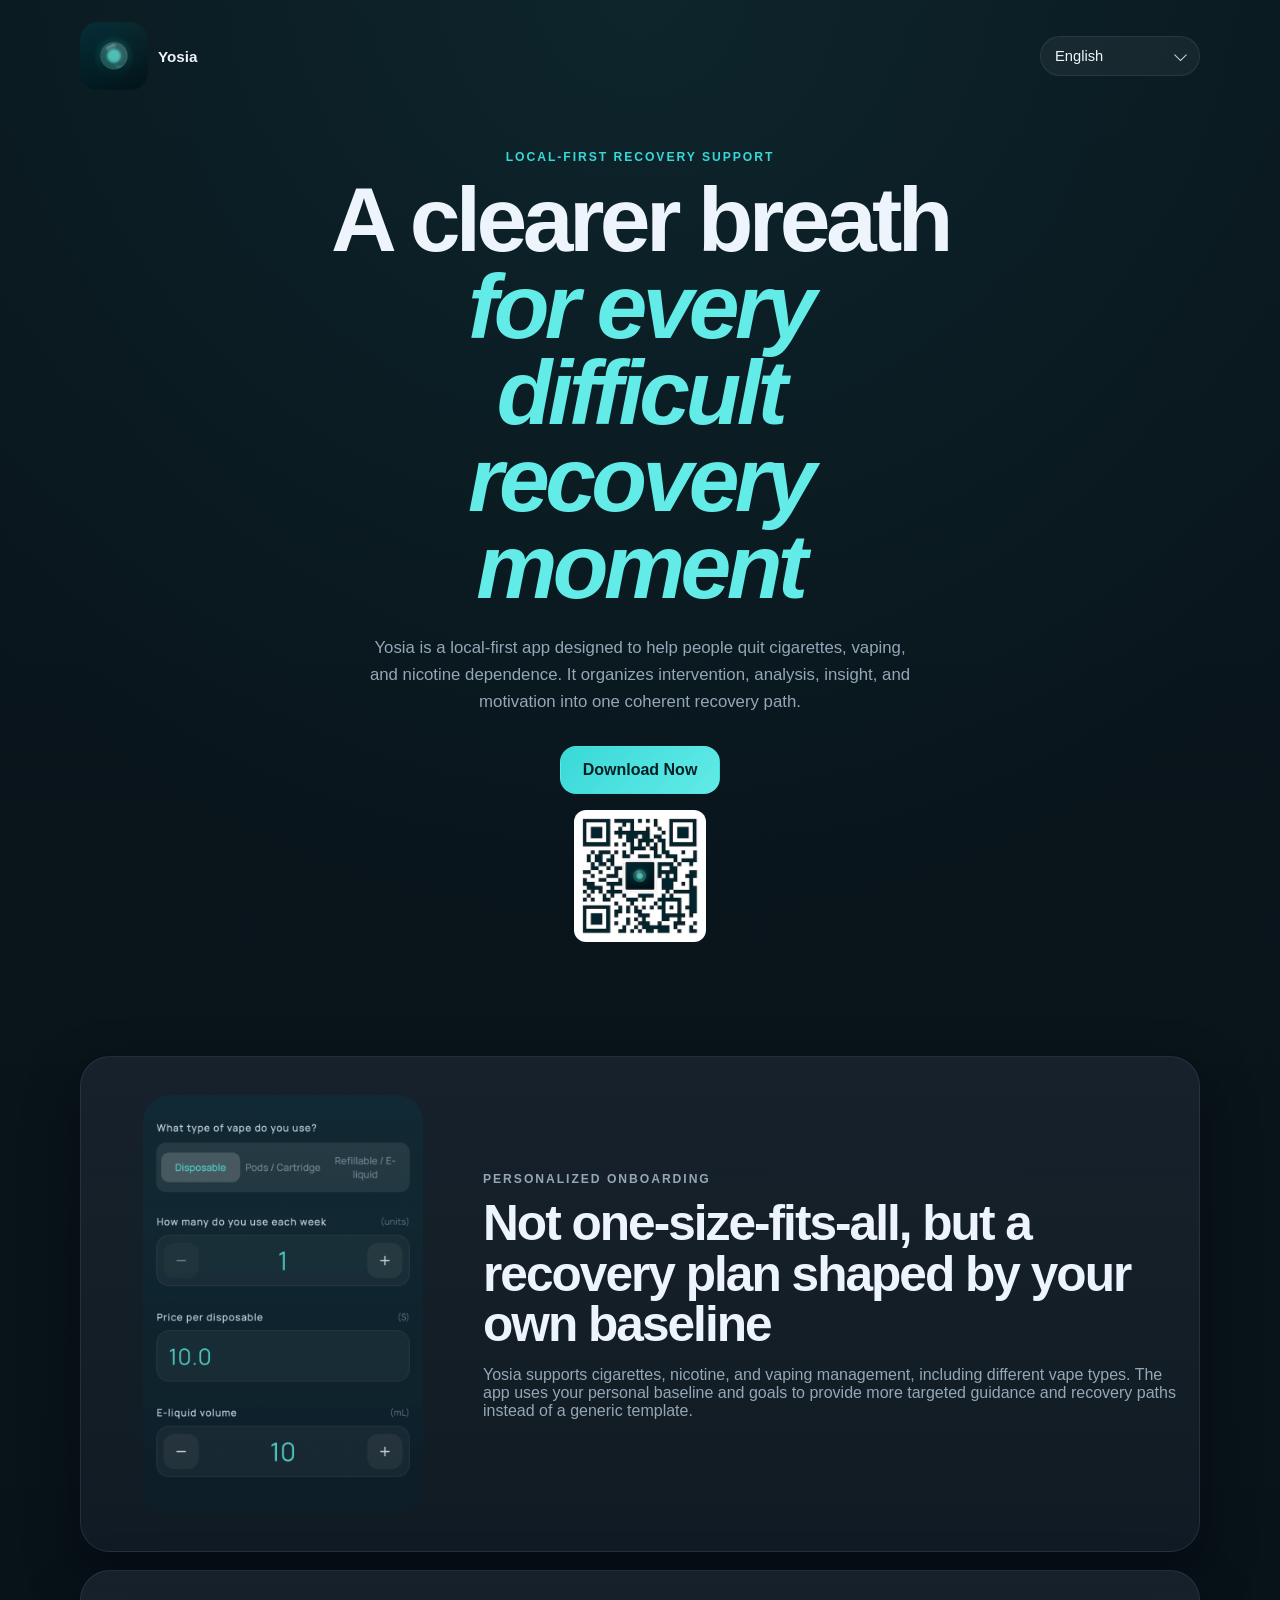
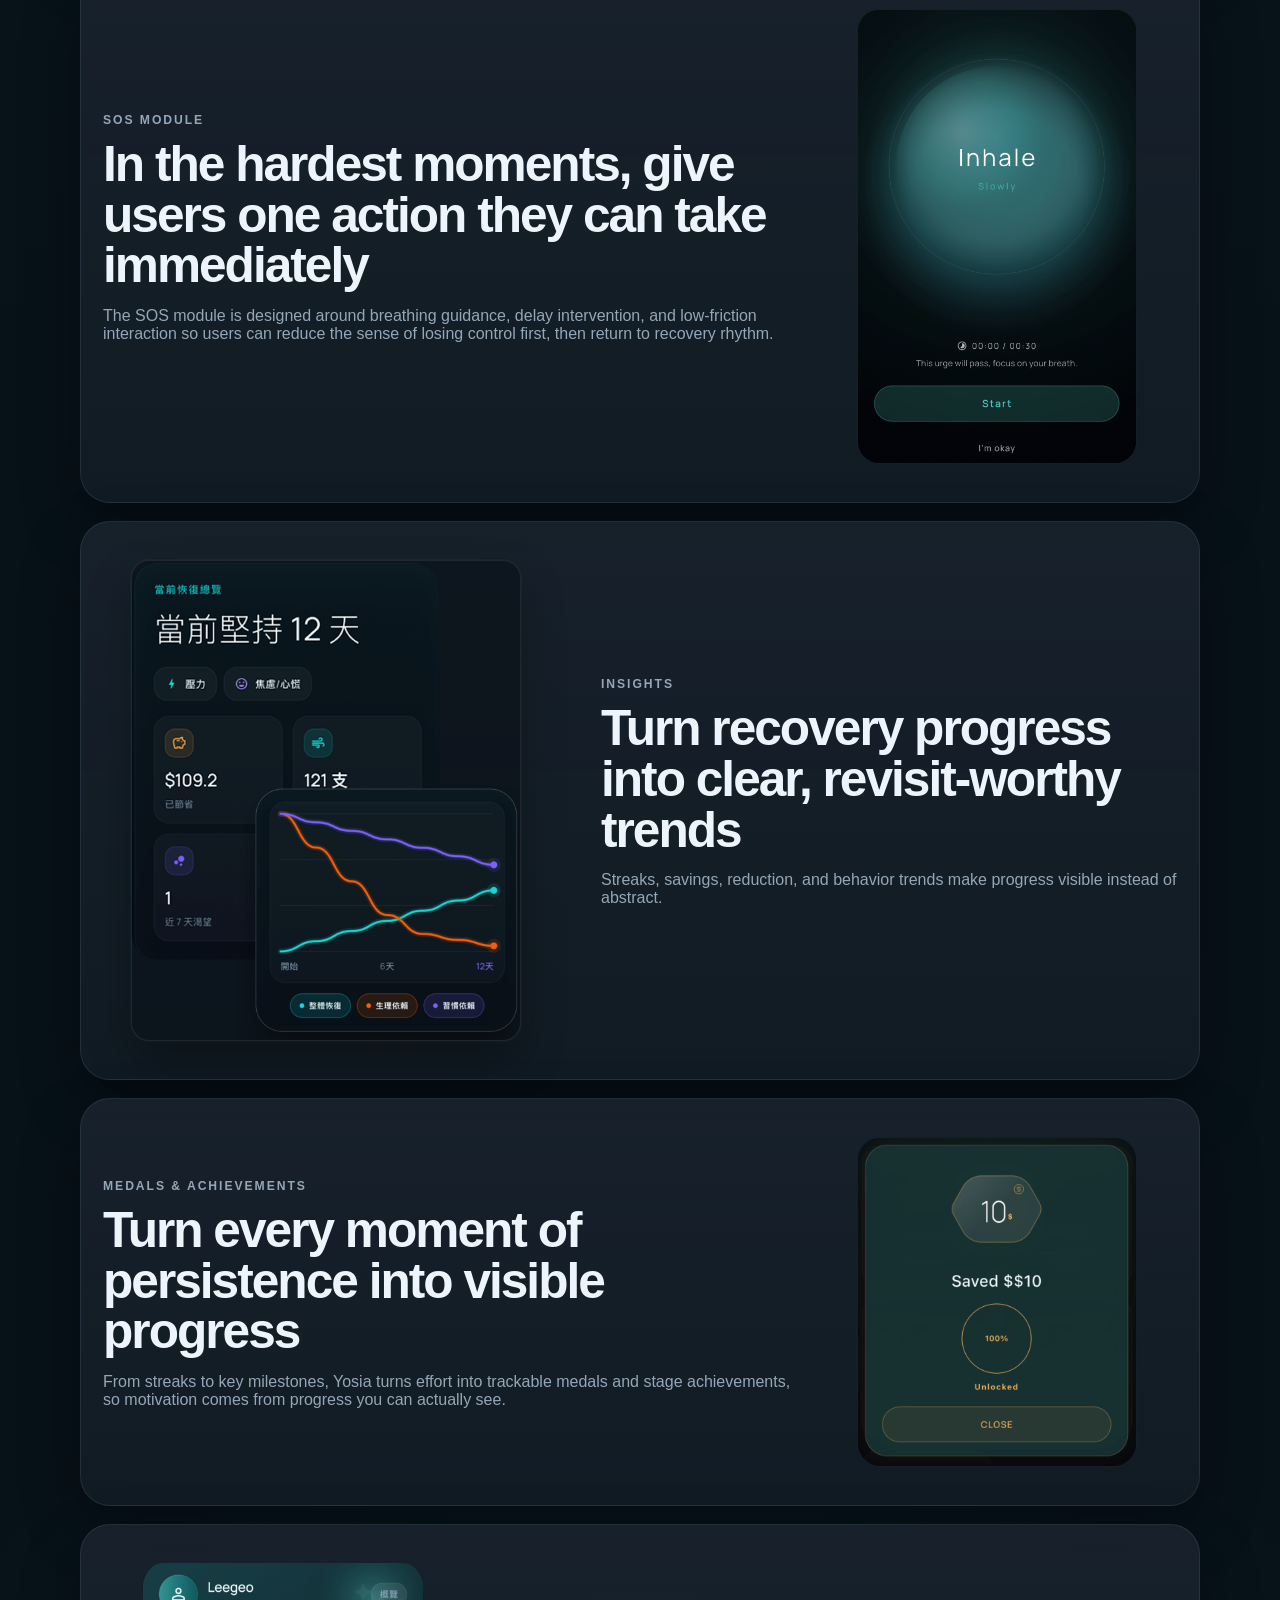
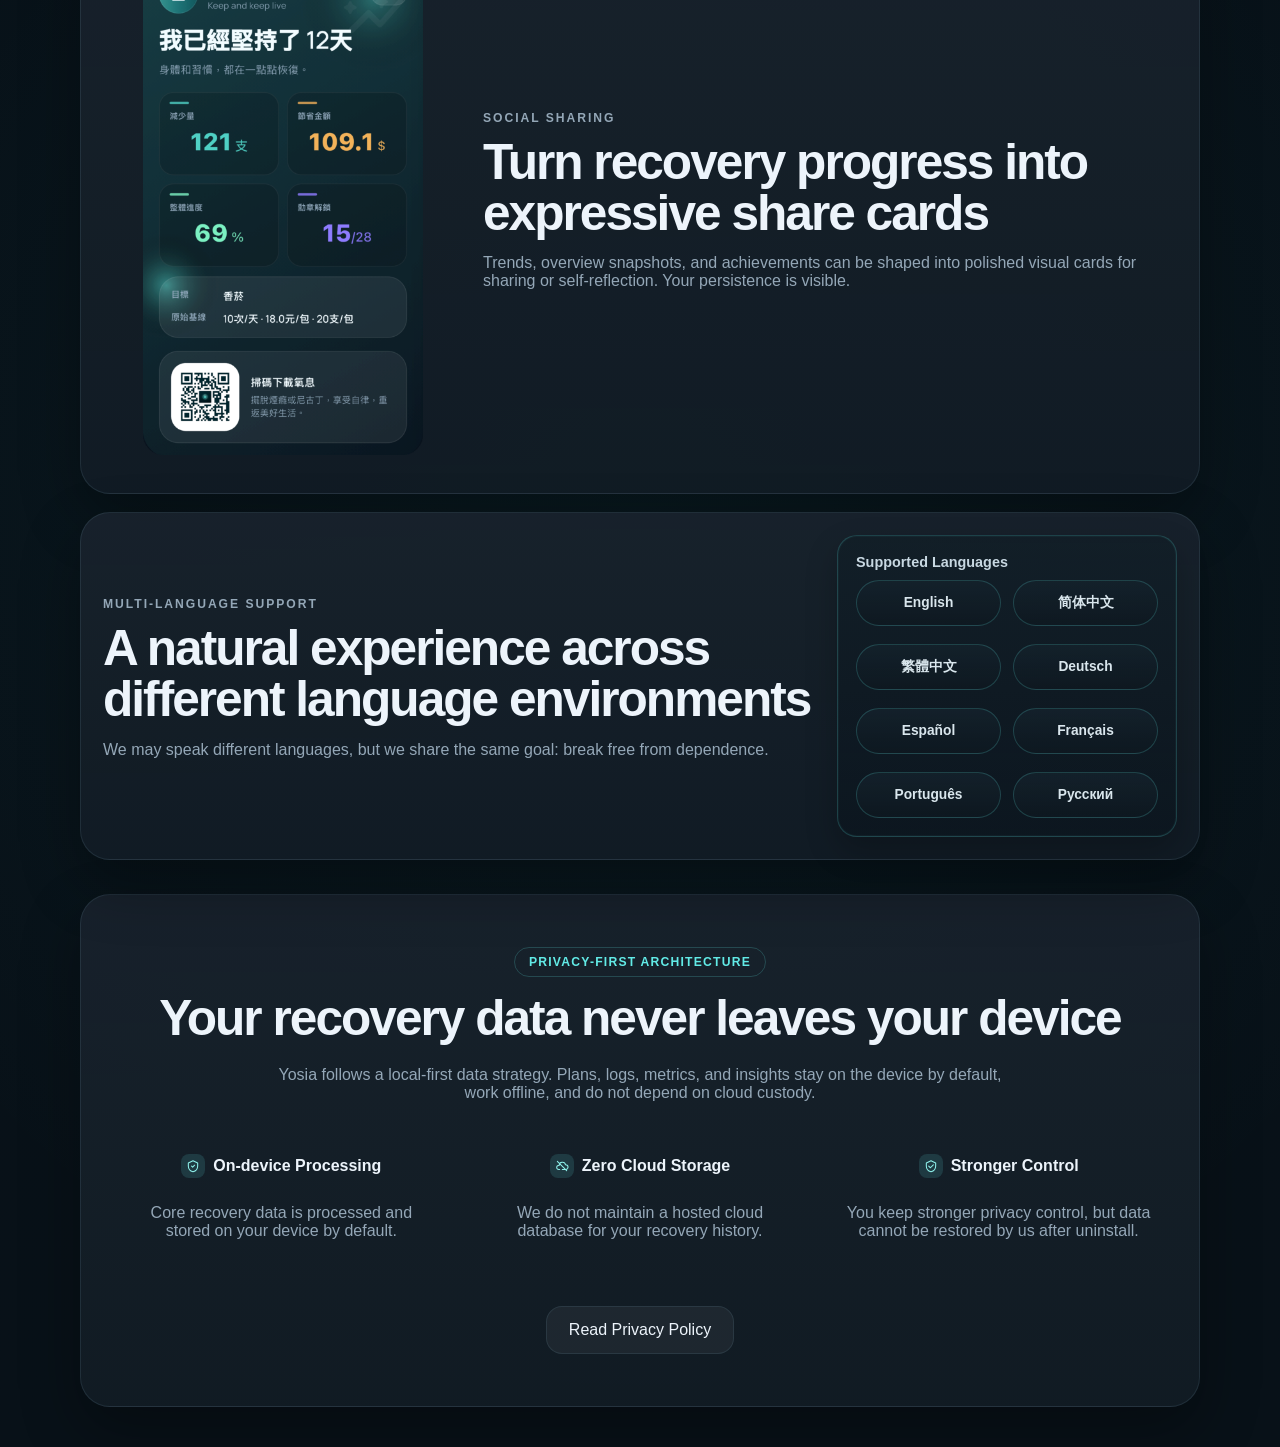
==== index.html @ ffa8f04b "Leegeo网站代码；" ====
<!DOCTYPE html>
<html lang="zh-CN">
  <head>
    <meta charset="UTF-8" />
    <meta
      name="viewport"
      content="width=device-width, initial-scale=1.0, viewport-fit=cover"
    />
    <title>氧息 | 本地优先的戒烟支持 App</title>
    <meta
      name="description"
      content="氧息是一款本地优先的戒烟、戒电子烟与尼古丁管理应用，支持离线使用，数据仅保存在你的设备中。"
    />
    <link rel="icon" type="image/png" href="./assets/app_icon.png" />
    <link rel="stylesheet" href="./styles.css" />
  </head>
  <body data-page="home" class="landing-body">
    <div class="landing-shell">
      <header class="masthead">
        <a class="masthead__brand" href="./index.html" aria-label="氧息">
          <img src="./assets/app_icon.png" alt="氧息 App Icon" class="masthead__icon" />
          <span class="masthead__name" data-i18n="brand.name">氧息</span>
        </a>
        <div class="lang-switch" aria-label="Language switch">
          <select id="language-select" aria-label="Language select">
            <option value="zh-CN">简体中文</option>
            <option value="zh-TW">繁體中文</option>
            <option value="en">English</option>
            <option value="de">Deutsch</option>
            <option value="es">Español</option>
            <option value="fr">Français</option>
            <option value="pt">Português</option>
            <option value="ru">Русский</option>
          </select>
        </div>
      </header>

      <main>
        <section class="hero-lab">
          <div class="hero-lab__content hero-lab__content--center">
            <p class="hero-lab__eyebrow" data-i18n="home.hero.eyebrow">本地优先恢复支持</p>
            <h1 class="hero-lab__title">
              <span data-i18n="home.hero.titleLineOne">给每一次戒断，</span>
              <em data-i18n="home.hero.titleEmphasis">留出一口更清醒的呼吸</em>
            </h1>
            <p class="hero-lab__lead" data-i18n="home.hero.lead">
              氧息是一款帮助你摆脱香烟、电子烟与尼古丁依赖的本地应用。它把即时干预、历史分析、数据洞察和成就激励组织成一条连贯的恢复路径。
            </p>
            <div class="hero-lab__actions">
              <button id="home-download-button" class="store-button store-button--primary" type="button">
                <span data-i18n="home.hero.primary">立即下载</span>
              </button>
            </div>
            <div class="hero-qrcode">
              <img src="./assets/download_qrcode.png" alt="氧息下载二维码" class="hero-qrcode__image" />
            </div>
            <p id="home-download-hint" class="hero-lab__hint" data-i18n="home.hero.hint">
              将根据你的设备自动跳转到对应商店。
            </p>
          </div>
        </section>

        <section class="module-band">
          <article class="module-row module-row--guide">
            <div class="module-row__copy">
              <p class="module-row__eyebrow" data-i18n="home.modules.guide.eyebrow">个性化引导</p>
              <h2 data-i18n="home.modules.guide.title">不是千篇一律，而是基于个人基线的定制恢复方案</h2>
              <p data-i18n="home.modules.guide.body">
                氧息不仅支持香烟，也支持尼古丁与电子烟管理，甚至覆盖不同类型电子烟场景。系统会结合你的个人基线与目标，生成更有针对性的恢复建议与路径，而非统一模板。
              </p>
            </div>
            <figure class="module-row__media">
              <img src="./assets/guide_baseline.png" alt="氧息个性化引导与基线设置页" />
            </figure>
          </article>

          <article class="module-row">
            <div class="module-row__copy">
              <p class="module-row__eyebrow" data-i18n="home.modules.sos.eyebrow">SOS 模块</p>
              <h2 data-i18n="home.modules.sos.title">在最艰难的时刻，先给用户一个能立刻执行的动作</h2>
              <p data-i18n="home.modules.sos.body">
                SOS 模块围绕呼吸引导、延时干预和简洁交互设计，目的是在高压瞬间快速降低失控感，让用户先稳住自己，再继续恢复节奏。
              </p>
            </div>
            <figure class="module-row__media">
              <img src="./assets/sos_breathe.png" alt="氧息 SOS 呼吸引导页" />
            </figure>
          </article>

          <article class="module-row module-row--reverse module-row--insights">
            <div class="module-row__copy">
              <p class="module-row__eyebrow" data-i18n="home.modules.insights.eyebrow">数据洞察</p>
              <h2 data-i18n="home.modules.insights.title">让恢复结果从模糊感受变成清晰趋势</h2>
              <p data-i18n="home.modules.insights.body">
                通过连续坚持、节省金额、减少量和行为趋势等信息，把恢复过程转成更愿意反复查看的数据面板。
              </p>
            </div>
            <figure class="module-row__media module-row__media--insights-stack">
              <img
                src="./assets/insight_overview.png"
                alt="氧息数据洞察概览页"
                class="insight-single__image"
              />
            </figure>
          </article>

          <article class="module-row">
            <div class="module-row__copy">
              <p class="module-row__eyebrow" data-i18n="home.modules.medal.eyebrow">勋章与成就</p>
              <h2 data-i18n="home.modules.medal.title">把每一次坚持转成看得见的成就反馈</h2>
              <p data-i18n="home.modules.medal.body">
                从连续坚持到关键里程碑，氧息会把你的努力沉淀为可追踪的勋章与阶段成就，让动力不只来自意志，更来自被看见的进步。
              </p>
            </div>
            <figure class="module-row__media">
              <img src="./assets/medal_alert.png" alt="氧息勋章与成就页" />
            </figure>
          </article>

          <article class="module-row module-row--guide">
            <div class="module-row__copy">
              <p class="module-row__eyebrow" data-i18n="home.modules.share.eyebrow">社交分享</p>
              <h2 data-i18n="home.modules.share.title">把恢复成果转成更有表达力的分享卡片</h2>
              <p data-i18n="home.modules.share.body">
                趋势、概览和成就不只是给自己看，也能被整理成高质量分享卡片，更适合表达和记录。
              </p>
            </div>
            <figure class="module-row__media">
              <img src="./assets/share_overview.png" alt="氧息分享概览卡片" />
            </figure>
          </article>

          <article class="module-row module-row--language">
            <div class="module-row__copy">
              <p class="module-row__eyebrow" data-i18n="home.modules.language.eyebrow">多语言支持</p>
              <h2 data-i18n="home.modules.language.title">在不同语言环境下，保持同样自然的使用体验</h2>
              <p data-i18n="home.modules.language.body">
                我们的App支持高达8种语言，并且未来会持续增加。虽然我们有着不同的语言，但我们有着相同的目标：摆脱依赖。
              </p>
            </div>
            <aside class="language-panel" aria-label="Supported languages">
              <p class="language-list__title" data-i18n="home.modules.language.listTitle">当前支持语言</p>
              <ul class="language-list" aria-label="Supported languages">
                <li>English</li>
                <li>简体中文</li>
                <li>繁體中文</li>
                <li>Deutsch</li>
                <li>Español</li>
                <li>Français</li>
                <li>Português</li>
                <li>Русский</li>
              </ul>
            </aside>
          </article>
        </section>

        <section class="privacy-architecture">
          <div class="privacy-architecture__badge" data-i18n="home.modules.privacy.badge">隐私优先架构</div>
          <h2 data-i18n="home.modules.privacy.title">你的恢复数据，不会离开你的设备</h2>
          <p class="privacy-architecture__lead" data-i18n="home.modules.privacy.body">
            氧息采用本地优先的数据策略。你的计划、记录、统计与洞察默认保存在设备本地，支持离线使用，不依赖云端托管恢复历史。
          </p>
          <div class="privacy-points">
            <article class="privacy-point">
              <h3 class="privacy-point__title">
                <span class="privacy-point__icon" aria-hidden="true">
                  <svg viewBox="0 0 24 24" fill="none">
                    <path d="M12 3L20 7V12C20 16.5 16.9 20.7 12 22C7.1 20.7 4 16.5 4 12V7L12 3Z" />
                    <path d="M9.5 12.2L11.4 14.1L14.8 10.7" />
                  </svg>
                </span>
                <span data-i18n="home.modules.privacy.points.oneTitle">本地处理</span>
              </h3>
              <p data-i18n="home.modules.privacy.points.oneBody">核心恢复数据默认只在你的设备中处理与存储。</p>
            </article>
            <article class="privacy-point">
              <h3 class="privacy-point__title">
                <span class="privacy-point__icon" aria-hidden="true">
                  <svg viewBox="0 0 24 24" fill="none">
                    <path d="M8 18H6.5A3.5 3.5 0 1 1 7.2 11.1A5.5 5.5 0 0 1 18.1 10A3.8 3.8 0 1 1 18.5 18H12.5" />
                    <path d="M4 4L20 20" />
                  </svg>
                </span>
                <span data-i18n="home.modules.privacy.points.twoTitle">无云端托管</span>
              </h3>
              <p data-i18n="home.modules.privacy.points.twoBody">我们不会建立一个代你保管恢复记录的云端数据库。</p>
            </article>
            <article class="privacy-point">
              <h3 class="privacy-point__title">
                <span class="privacy-point__icon" aria-hidden="true">
                  <svg viewBox="0 0 24 24" fill="none">
                    <path d="M12 3L20 7V12C20 16.5 16.9 20.7 12 22C7.1 20.7 4 16.5 4 12V7L12 3Z" />
                    <path d="M8 12.2L11 15L16 10" />
                  </svg>
                </span>
                <span data-i18n="home.modules.privacy.points.threeTitle">更强掌控权</span>
              </h3>
              <p data-i18n="home.modules.privacy.points.threeBody">隐私由你自己掌控，同时卸载后数据也无法由我们恢复。</p>
            </article>
          </div>
          <div class="privacy-architecture__actions">
            <a class="store-button" href="./privacy.html" data-i18n="home.modules.privacy.button">
              阅读隐私协议
            </a>
          </div>
        </section>
      </main>

    </div>

    <script src="./app.js"></script>
  </body>
</html>
---- styles.css ----
:root {
  color-scheme: dark;
  --bg: #071118;
  --bg-soft: #0d1b24;
  --panel: #16222c;
  --panel-strong: #192733;
  --line: rgba(122, 166, 182, 0.14);
  --text: #edf4fb;
  --text-muted: #94a7b7;
  --brand: #38d8d8;
  --brand-strong: #62ebe7;
  --shadow: 0 24px 60px rgba(0, 0, 0, 0.32);
  --radius-xl: 30px;
  --radius-lg: 24px;
  --radius-md: 18px;
  --max-width: 1120px;
}

* {
  box-sizing: border-box;
}

html {
  scroll-behavior: smooth;
}

body {
  margin: 0;
  font-family: "SF Pro Display", "PingFang SC", "Helvetica Neue", sans-serif;
  color: var(--text);
  background:
    radial-gradient(circle at top center, rgba(56, 216, 216, 0.08), transparent 20%),
    radial-gradient(circle at 50% 80%, rgba(56, 216, 216, 0.05), transparent 24%),
    linear-gradient(180deg, #0a161d 0%, #071118 46%, #081118 100%);
}

a {
  color: inherit;
  text-decoration: none;
}

button {
  font: inherit;
}

.landing-shell {
  width: min(calc(100% - 28px), var(--max-width));
  margin: 0 auto;
  padding: 22px 0 40px;
}

.masthead {
  display: flex;
  align-items: center;
  justify-content: space-between;
  gap: 16px;
  margin-bottom: 26px;
}

.masthead__brand {
  display: inline-flex;
  align-items: center;
  gap: 10px;
}

.masthead__icon,
.landing-footer__icon {
  width: 68px;
  height: 68px;
  border-radius: 18px;
}

.masthead__name {
  font-size: 0.95rem;
  font-weight: 700;
}

.lang-switch {
  position: relative;
  display: inline-flex;
  align-items: center;
  border-radius: 999px;
  background: rgba(255, 255, 255, 0.05);
  border: 1px solid var(--line);
}

.lang-switch select {
  min-width: 158px;
  height: 38px;
  padding: 0 38px 0 14px;
  border: 0;
  border-radius: 999px;
  background: transparent;
  color: var(--text);
  font-size: 0.92rem;
  outline: none;
  appearance: none;
  cursor: pointer;
}

.lang-switch::after {
  content: "";
  position: absolute;
  right: 14px;
  top: 50%;
  width: 8px;
  height: 8px;
  border-right: 1.5px solid rgba(225, 239, 247, 0.88);
  border-bottom: 1.5px solid rgba(225, 239, 247, 0.88);
  transform: translateY(-62%) rotate(45deg);
  pointer-events: none;
}

.hero-lab {
  padding: 34px 0 92px;
}

.hero-lab__layout {
  display: grid;
  grid-template-columns: minmax(320px, 0.95fr) minmax(0, 1.05fr);
  gap: 34px;
  align-items: center;
}

.hero-lab__content {
  text-align: left;
}

.hero-lab__content--center {
  max-width: 760px;
  margin: 0 auto;
  text-align: center;
}

.hero-lab__eyebrow,
.section-intro__eyebrow,
.module-row__eyebrow {
  margin: 0 0 12px;
  color: var(--brand);
  font-size: 0.76rem;
  font-weight: 700;
  letter-spacing: 0.16em;
  text-transform: uppercase;
}

.hero-lab__title {
  margin: 0 auto 26px;
  max-width: 640px;
  font-size: clamp(2.8rem, 8vw, 5.7rem);
  line-height: 0.95;
  letter-spacing: -0.05em;
}

.hero-lab__title em {
  color: var(--brand-strong);
  font-style: italic;
}

.hero-lab__lead {
  max-width: 560px;
  margin: 0 auto 30px;
  color: var(--text-muted);
  font-size: 1.05rem;
  line-height: 1.6;
}

.hero-lab__actions,
.privacy-architecture__actions {
  display: flex;
  justify-content: center;
  gap: 12px;
  flex-wrap: wrap;
}

.store-button {
  display: inline-flex;
  align-items: center;
  justify-content: center;
  min-height: 48px;
  padding: 0 22px;
  border: 1px solid var(--line);
  border-radius: 16px;
  background: rgba(255, 255, 255, 0.05);
  color: var(--text);
  cursor: pointer;
  transition: transform 140ms ease, border-color 140ms ease;
}

.store-button:hover {
  transform: translateY(-1px);
  border-color: rgba(98, 235, 231, 0.36);
}

.store-button--primary {
  background: linear-gradient(135deg, var(--brand) 0%, var(--brand-strong) 100%);
  color: #072024;
  border-color: transparent;
  font-weight: 700;
}

.hero-lab__hint {
  margin: 18px 0 0;
  color: var(--text-muted);
  font-size: 0.9rem;
}

.hero-qrcode {
  margin-top: 16px;
  display: flex;
  justify-content: center;
}

.hero-qrcode__image {
  width: 132px;
  height: 132px;
  border-radius: 12px;
  border: 1px solid rgba(255, 255, 255, 0.1);
  background: #fff;
  object-fit: contain;
}

.hero-preview {
  width: 100%;
  margin: 0;
  overflow: hidden;
  border-radius: 28px;
  border: 1px solid rgba(255, 255, 255, 0.04);
  box-shadow: 0 22px 60px rgba(0, 0, 0, 0.3);
}

.hero-preview img {
  display: block;
  width: 100%;
  height: auto;
}

.capability-map {
  margin-top: 18px;
  padding: 8px 0 24px;
}

.section-intro {
  margin-bottom: 22px;
}

.section-intro h2,
.module-row__copy h2,
.privacy-architecture h2 {
  margin: 0;
  font-size: clamp(2rem, 4vw, 3.1rem);
  line-height: 1.02;
  letter-spacing: -0.04em;
}

.phase-grid {
  display: grid;
  grid-template-columns: repeat(3, minmax(0, 1fr));
  gap: 18px;
}

.phase-card,
.module-row,
.privacy-architecture {
  border: 1px solid var(--line);
  border-radius: var(--radius-xl);
  background: linear-gradient(180deg, rgba(24, 34, 44, 0.96), rgba(18, 28, 37, 0.92));
  box-shadow: var(--shadow);
}

.phase-card {
  padding: 20px;
}

.phase-card__meta {
  display: flex;
  align-items: center;
  justify-content: space-between;
  margin-bottom: 18px;
  gap: 12px;
}

.phase-card__head {
  display: flex;
  align-items: center;
  gap: 12px;
  min-width: 0;
}

.phase-card__icon {
  display: inline-flex;
  align-items: center;
  justify-content: center;
  width: 32px;
  height: 32px;
  border-radius: 10px;
  background: rgba(255, 255, 255, 0.08);
}

.phase-card__icon svg {
  width: 18px;
  height: 18px;
  stroke: currentColor;
  stroke-width: 1.8;
  stroke-linecap: round;
  stroke-linejoin: round;
}

.phase-card__icon--rose {
  background: rgba(218, 127, 129, 0.18);
  color: #f0a8a8;
}

.phase-card__icon--cyan {
  background: rgba(56, 216, 216, 0.18);
  color: #68ece7;
}

.phase-card__icon--gold {
  background: rgba(217, 169, 88, 0.18);
  color: #efc36c;
}

.phase-card__icon--slate {
  background: rgba(154, 170, 196, 0.18);
  color: #c2cede;
}

.phase-card__icon--mint {
  background: rgba(91, 214, 177, 0.18);
  color: #88f0cb;
}

.phase-card__icon--blue {
  background: rgba(106, 154, 255, 0.18);
  color: #a9c7ff;
}

.phase-card__index {
  color: var(--text-muted);
  font-size: 0.72rem;
  letter-spacing: 0.14em;
  text-transform: uppercase;
}

.phase-card h3 {
  margin: 0;
  font-size: 1.28rem;
  line-height: 1.1;
}

.phase-card p,
.module-row__copy p,
.privacy-architecture__lead,
.privacy-point p,
.landing-footer p {
  color: var(--text-muted);
}

.phase-card p {
  margin-top: 8px;
}

.roadmap {
  --road-gap: 18px;
  position: relative;
  display: grid;
  grid-template-columns: repeat(3, minmax(0, 1fr));
  gap: var(--road-gap);
  margin-top: 8px;
}

.roadmap-step {
  position: relative;
  padding: 18px;
  border: 1px solid var(--line);
  border-radius: 20px;
  background: linear-gradient(180deg, rgba(22, 33, 42, 0.96), rgba(16, 26, 35, 0.92));
  box-shadow: var(--shadow);
}

.roadmap-step__head {
  display: flex;
  align-items: center;
  gap: 10px;
  margin-bottom: 10px;
}

.roadmap-step__head h3 {
  margin: 0;
  font-size: 1.1rem;
  line-height: 1.18;
}

.roadmap-step__index {
  display: inline-flex;
  align-items: center;
  justify-content: center;
  min-width: 34px;
  height: 24px;
  margin-bottom: 8px;
  padding: 0 8px;
  border-radius: 999px;
  border: 1px solid rgba(98, 235, 231, 0.2);
  color: rgba(180, 228, 228, 0.92);
  font-size: 0.72rem;
  font-weight: 700;
  letter-spacing: 0.08em;
}

.roadmap-step p {
  margin: 0;
  color: var(--text-muted);
}

@media (min-width: 901px) {
  .roadmap-step--1 { grid-column: 1; grid-row: 1; }
  .roadmap-step--2 { grid-column: 2; grid-row: 1; }
  .roadmap-step--3 { grid-column: 3; grid-row: 1; }
  .roadmap-step--4 { grid-column: 3; grid-row: 2; }
  .roadmap-step--5 { grid-column: 2; grid-row: 2; }
  .roadmap-step--6 { grid-column: 1; grid-row: 2; }

  .roadmap-step--1::after,
  .roadmap-step--2::after {
    content: "";
    position: absolute;
    top: 46px;
    right: calc(var(--road-gap) * -1);
    width: var(--road-gap);
    height: 2px;
    background: rgba(96, 202, 224, 0.55);
  }

  .roadmap-step--3::after {
    content: "";
    position: absolute;
    top: calc(100% + 2px);
    right: 34px;
    width: 2px;
    height: calc(var(--road-gap) + 6px);
    background: rgba(96, 202, 224, 0.55);
  }

  .roadmap-step--4::before,
  .roadmap-step--5::before {
    content: "";
    position: absolute;
    top: 46px;
    left: calc(var(--road-gap) * -1);
    width: var(--road-gap);
    height: 2px;
    background: rgba(96, 202, 224, 0.55);
  }
}

.phase-card__media img,
.module-row__media img {
  display: block;
  width: 100%;
  height: auto;
}

.module-band {
  display: grid;
  gap: 18px;
  margin-top: 22px;
}

.module-row {
  display: grid;
  grid-template-columns: minmax(0, 1fr) minmax(280px, 360px);
  gap: 20px;
  align-items: center;
  padding: 22px;
}

.module-row--reverse .module-row__copy {
  order: 2;
}

.module-row--reverse .module-row__media {
  order: 1;
}

.module-row__media {
  overflow: hidden;
  border-radius: 22px;
  background: #0a131b;
  border: 1px solid rgba(255, 255, 255, 0.05);
}

.module-row--guide {
  grid-template-columns: minmax(280px, 360px) minmax(0, 1fr);
}

.module-row--guide .module-row__media {
  order: 1;
  background: transparent;
  border: none;
  overflow: visible;
}

.module-row--guide .module-row__copy {
  order: 2;
}

.module-row__media--insights {
  display: flex;
  align-items: center;
  justify-content: center;
  overflow: visible;
  border: none;
  border-radius: 0;
  background: transparent;
  min-height: 0;
  padding: 6px 0;
}

.module-row__media--insights-stack {
  display: flex;
  align-items: flex-start;
  justify-content: flex-start;
  overflow: visible;
  border: none;
  border-radius: 0;
  background: transparent;
  min-height: 0;
  padding: 0;
}

.insight-single__image {
  display: block;
  width: min(100%, 320px);
  height: auto;
  margin-left: -12px;
  border-radius: 18px;
  border: 1px solid rgba(255, 255, 255, 0.08);
  box-shadow:
    0 22px 44px rgba(0, 0, 0, 0.28),
    0 0 0 1px rgba(84, 215, 212, 0.04);
  object-fit: contain;
  background: rgba(12, 20, 28, 0.84);
}

.module-row--insights {
  grid-template-columns: minmax(430px, 470px) minmax(0, 1fr);
  gap: 18px;
}

.module-row--insights .module-row__copy {
  padding-left: 10px;
}

.module-row--language {
  grid-template-columns: minmax(0, 1fr) minmax(260px, 340px);
  gap: 22px;
  align-items: center;
}

.module-row--language .module-row__copy {
  min-width: 0;
}

.language-panel {
  width: 100%;
  min-height: 260px;
  padding: 18px;
  border-radius: 20px;
  border: 1px solid rgba(98, 235, 231, 0.2);
  background: linear-gradient(180deg, rgba(17, 30, 39, 0.82), rgba(11, 21, 30, 0.74));
  box-shadow:
    inset 0 0 0 1px rgba(98, 235, 231, 0.04),
    0 14px 32px rgba(0, 0, 0, 0.22);
}

.language-list__title {
  margin: 0 0 10px;
  font-size: 0.9rem;
  font-weight: 700;
  color: rgba(216, 232, 242, 0.92);
}

.language-list {
  margin: 0;
  padding: 0;
  list-style: none;
  display: grid;
  grid-template-columns: repeat(2, minmax(0, 1fr));
  column-gap: 12px;
  row-gap: 18px;
}

.language-list li {
  display: inline-flex;
  align-items: center;
  justify-content: center;
  min-height: 46px;
  padding: 0 10px;
  border-radius: 999px;
  border: 1px solid rgba(98, 235, 231, 0.2);
  background: linear-gradient(180deg, rgba(20, 34, 44, 0.86), rgba(14, 24, 32, 0.78));
  color: rgba(229, 241, 248, 0.95);
  font-size: 0.86rem;
  font-weight: 600;
  text-align: center;
}

.module-row__media--share {
  display: flex;
  align-items: center;
  justify-content: center;
  overflow: visible;
  border: none;
  border-radius: 0;
  background: transparent;
  padding: 0;
}

.module-row__media--share img {
  width: min(100%, 240px);
}

.privacy-architecture {
  margin-top: 34px;
  padding: 52px 36px;
  text-align: center;
}

.privacy-architecture__badge {
  display: inline-flex;
  align-items: center;
  justify-content: center;
  min-height: 30px;
  padding: 0 14px;
  margin-bottom: 16px;
  border: 1px solid rgba(98, 235, 231, 0.2);
  border-radius: 999px;
  color: var(--brand-strong);
  font-size: 0.76rem;
  font-weight: 700;
  letter-spacing: 0.1em;
  text-transform: uppercase;
}

.privacy-architecture__lead {
  max-width: 760px;
  margin: 22px auto 40px;
}

.privacy-points {
  display: grid;
  grid-template-columns: repeat(3, minmax(0, 1fr));
  gap: 30px;
  margin-bottom: 38px;
}

.privacy-point {
  padding: 12px 12px;
}

.privacy-point h3 {
  margin: 0 0 10px;
  font-size: 1rem;
}

.privacy-point__title {
  display: inline-flex;
  align-items: center;
  gap: 8px;
}

.privacy-point__icon {
  display: inline-flex;
  align-items: center;
  justify-content: center;
  width: 24px;
  height: 24px;
  border-radius: 8px;
  background: rgba(98, 235, 231, 0.14);
  color: #8ef0ea;
}

.privacy-point__icon svg {
  width: 14px;
  height: 14px;
  stroke: currentColor;
  stroke-width: 1.8;
  stroke-linecap: round;
  stroke-linejoin: round;
}

.landing-footer {
  display: flex;
  align-items: center;
  justify-content: space-between;
  gap: 14px;
  margin-top: 26px;
  padding: 14px 2px 0;
  color: var(--text-muted);
  font-size: 0.9rem;
}

.landing-footer__brand {
  display: inline-flex;
  align-items: center;
  gap: 10px;
  color: var(--text);
  font-weight: 700;
}

.legal-shell {
  width: min(calc(100% - 28px), 1080px);
  margin: 0 auto;
  padding: 22px 0 42px;
}

.legal-hero {
  margin-bottom: 20px;
  padding: 30px 28px 28px;
  border: 1px solid var(--line);
  border-radius: var(--radius-xl);
  background: linear-gradient(180deg, rgba(22, 36, 47, 0.95), rgba(15, 26, 35, 0.92));
  box-shadow: var(--shadow);
}

.legal-hero__eyebrow {
  margin: 0 0 12px;
  color: var(--brand);
  font-size: 0.76rem;
  font-weight: 700;
  letter-spacing: 0.16em;
  text-transform: uppercase;
}

.legal-hero__title {
  margin: 0;
  font-size: clamp(2rem, 4vw, 3.1rem);
  line-height: 1.02;
  letter-spacing: -0.04em;
}

.legal-hero__lead {
  max-width: 860px;
  margin: 18px 0 0;
  color: var(--text-muted);
  font-size: 1rem;
  line-height: 1.7;
}

.legal-card {
  padding: 24px 22px;
  border: 1px solid var(--line);
  border-radius: var(--radius-lg);
  background: linear-gradient(180deg, rgba(21, 34, 44, 0.96), rgba(15, 27, 36, 0.93));
  box-shadow: var(--shadow);
}

.legal-list {
  display: grid;
  gap: 18px;
}

.legal-list--policy {
  grid-template-columns: repeat(2, minmax(0, 1fr));
}

.legal-card__title {
  margin: 0;
  font-size: 1.2rem;
  line-height: 1.25;
}

.legal-card p {
  margin: 12px 0 0;
  color: var(--text-muted);
  line-height: 1.7;
}

.legal-card--policy {
  min-height: 168px;
}

.legal-card--full {
  grid-column: 1 / -1;
}

.legal-card--warning {
  border-color: rgba(255, 178, 122, 0.32);
  background: linear-gradient(180deg, rgba(37, 32, 31, 0.92), rgba(25, 23, 26, 0.9));
}

@media (max-width: 900px) {
  .module-row,
  .privacy-points,
  .hero-lab__layout {
    grid-template-columns: 1fr;
  }

  .roadmap {
    grid-template-columns: 1fr;
    gap: 14px;
  }

  .roadmap-step {
    padding-left: 20px;
  }

  .roadmap-step::before {
    content: "";
    position: absolute;
    left: -10px;
    top: 14px;
    bottom: -14px;
    width: 2px;
    background: rgba(96, 202, 224, 0.45);
  }

  .roadmap-step:last-child::before {
    bottom: 50%;
  }

  .module-row--reverse .module-row__copy,
  .module-row--reverse .module-row__media {
    order: initial;
  }

  .module-row--guide {
    grid-template-columns: 1fr;
  }

  .module-row--guide .module-row__copy,
  .module-row--guide .module-row__media {
    order: initial;
  }

  .module-row--insights {
    grid-template-columns: 1fr;
    gap: 20px;
  }

  .module-row--insights .module-row__copy {
    padding-left: 0;
  }

  .module-row--language {
    grid-template-columns: 1fr;
    gap: 14px;
  }

  .language-panel {
    min-height: 240px;
    padding: 16px;
  }

  .insight-single__image {
    width: min(100%, 300px);
    margin-left: -8px;
  }

  .landing-footer,
  .masthead {
    flex-direction: column;
    align-items: flex-start;
  }

  .legal-list--policy {
    grid-template-columns: 1fr;
  }

  .legal-card--full {
    grid-column: auto;
  }
}

@media (max-width: 640px) {
  .landing-shell,
  .legal-shell {
    width: min(calc(100% - 20px), var(--max-width));
    padding-top: 14px;
    padding-bottom: 26px;
  }

  .hero-lab {
    padding-top: 22px;
    padding-bottom: 54px;
  }

  .hero-lab__content {
    text-align: center;
  }

  .hero-lab__content--center {
    max-width: none;
  }

  .phase-card,
  .module-row,
  .privacy-architecture,
  .legal-card {
    padding: 18px;
  }

  .legal-hero {
    padding: 22px 18px 20px;
    margin-bottom: 16px;
  }

  .legal-hero__lead {
    margin-top: 14px;
    font-size: 0.96rem;
    line-height: 1.62;
  }

  .privacy-architecture {
    padding-top: 34px;
    padding-bottom: 34px;
  }

  .module-row__media--insights-stack {
    justify-content: flex-start;
    padding: 2px 0 0;
  }

  .insight-single__image {
    width: 100%;
    height: auto;
    margin-left: 0;
  }

  .module-row__media--share img {
    width: min(100%, 240px);
  }

  .store-button,
  .lang-switch {
    width: 100%;
  }

  .hero-lab__actions,
  .privacy-architecture__actions {
    flex-direction: column;
    justify-content: center;
  }

  .lang-switch {
    justify-content: space-between;
  }

  .lang-switch select {
    width: 100%;
  }
}
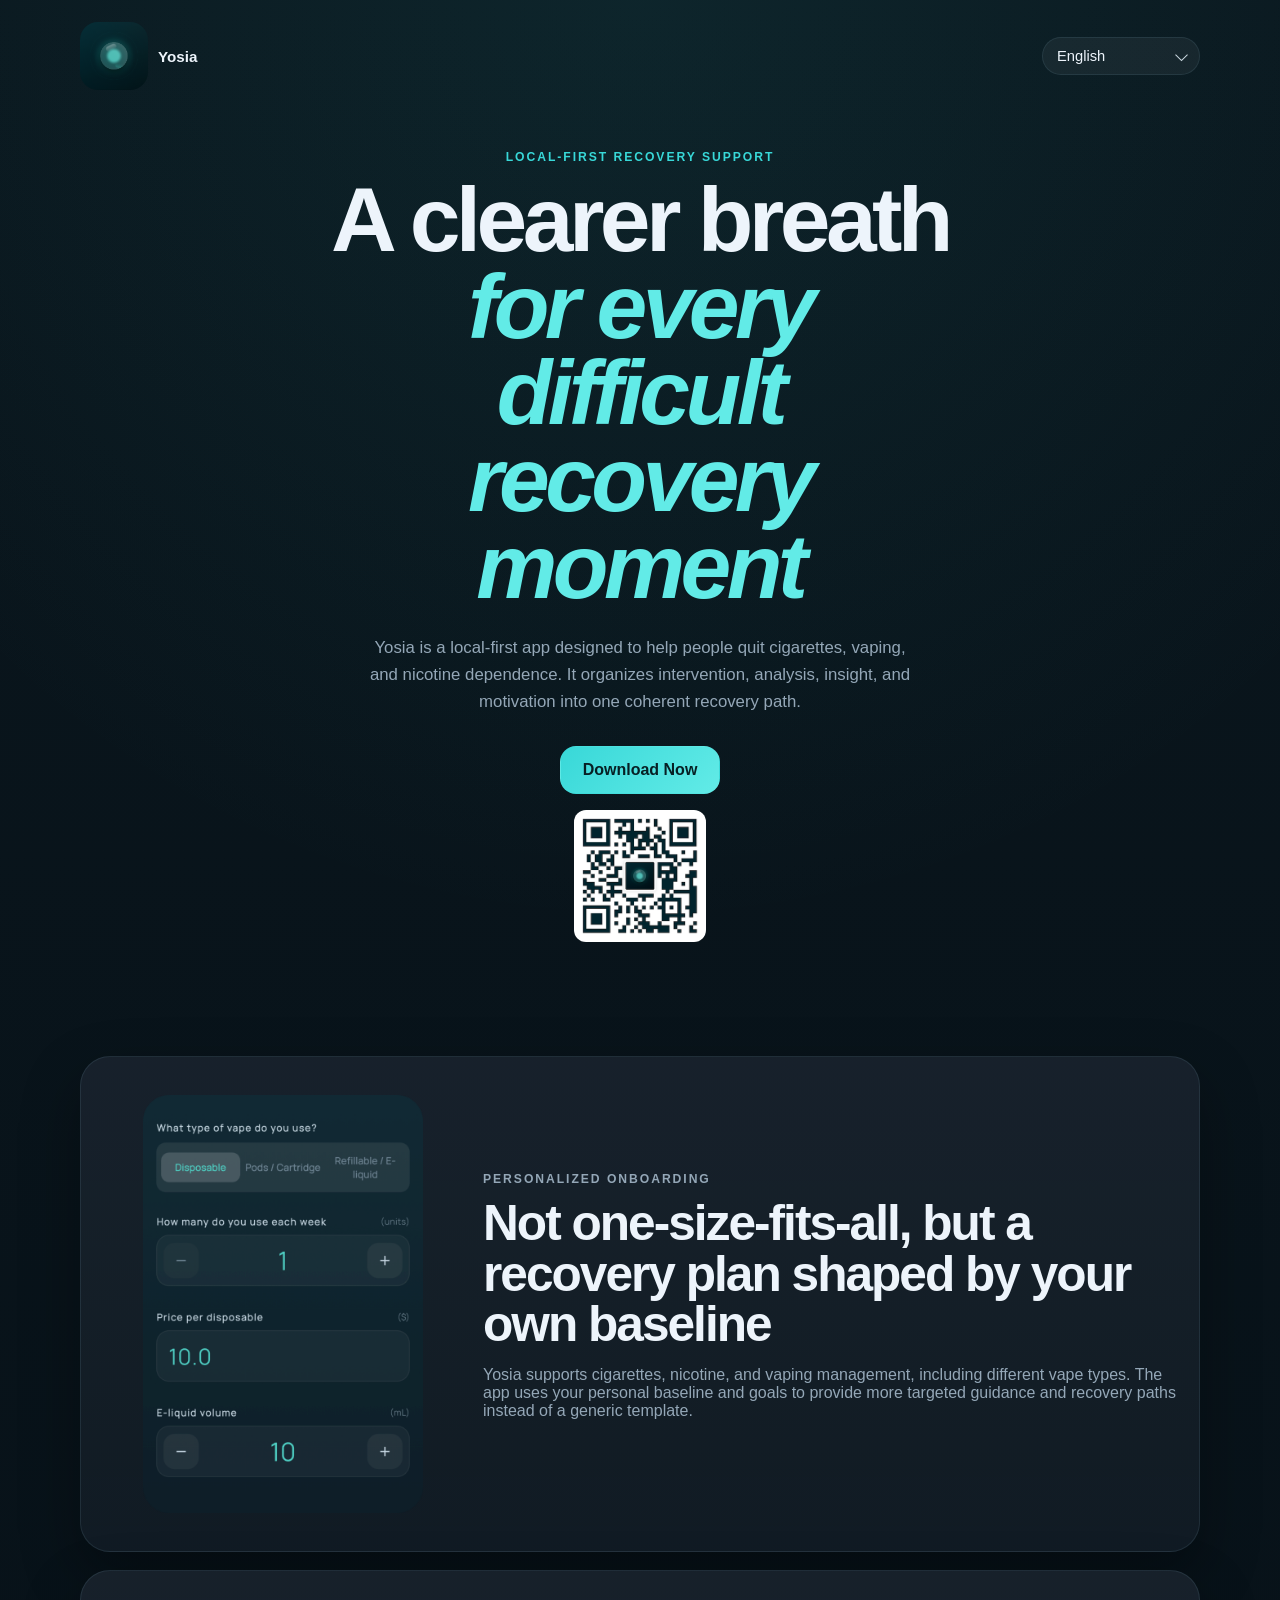
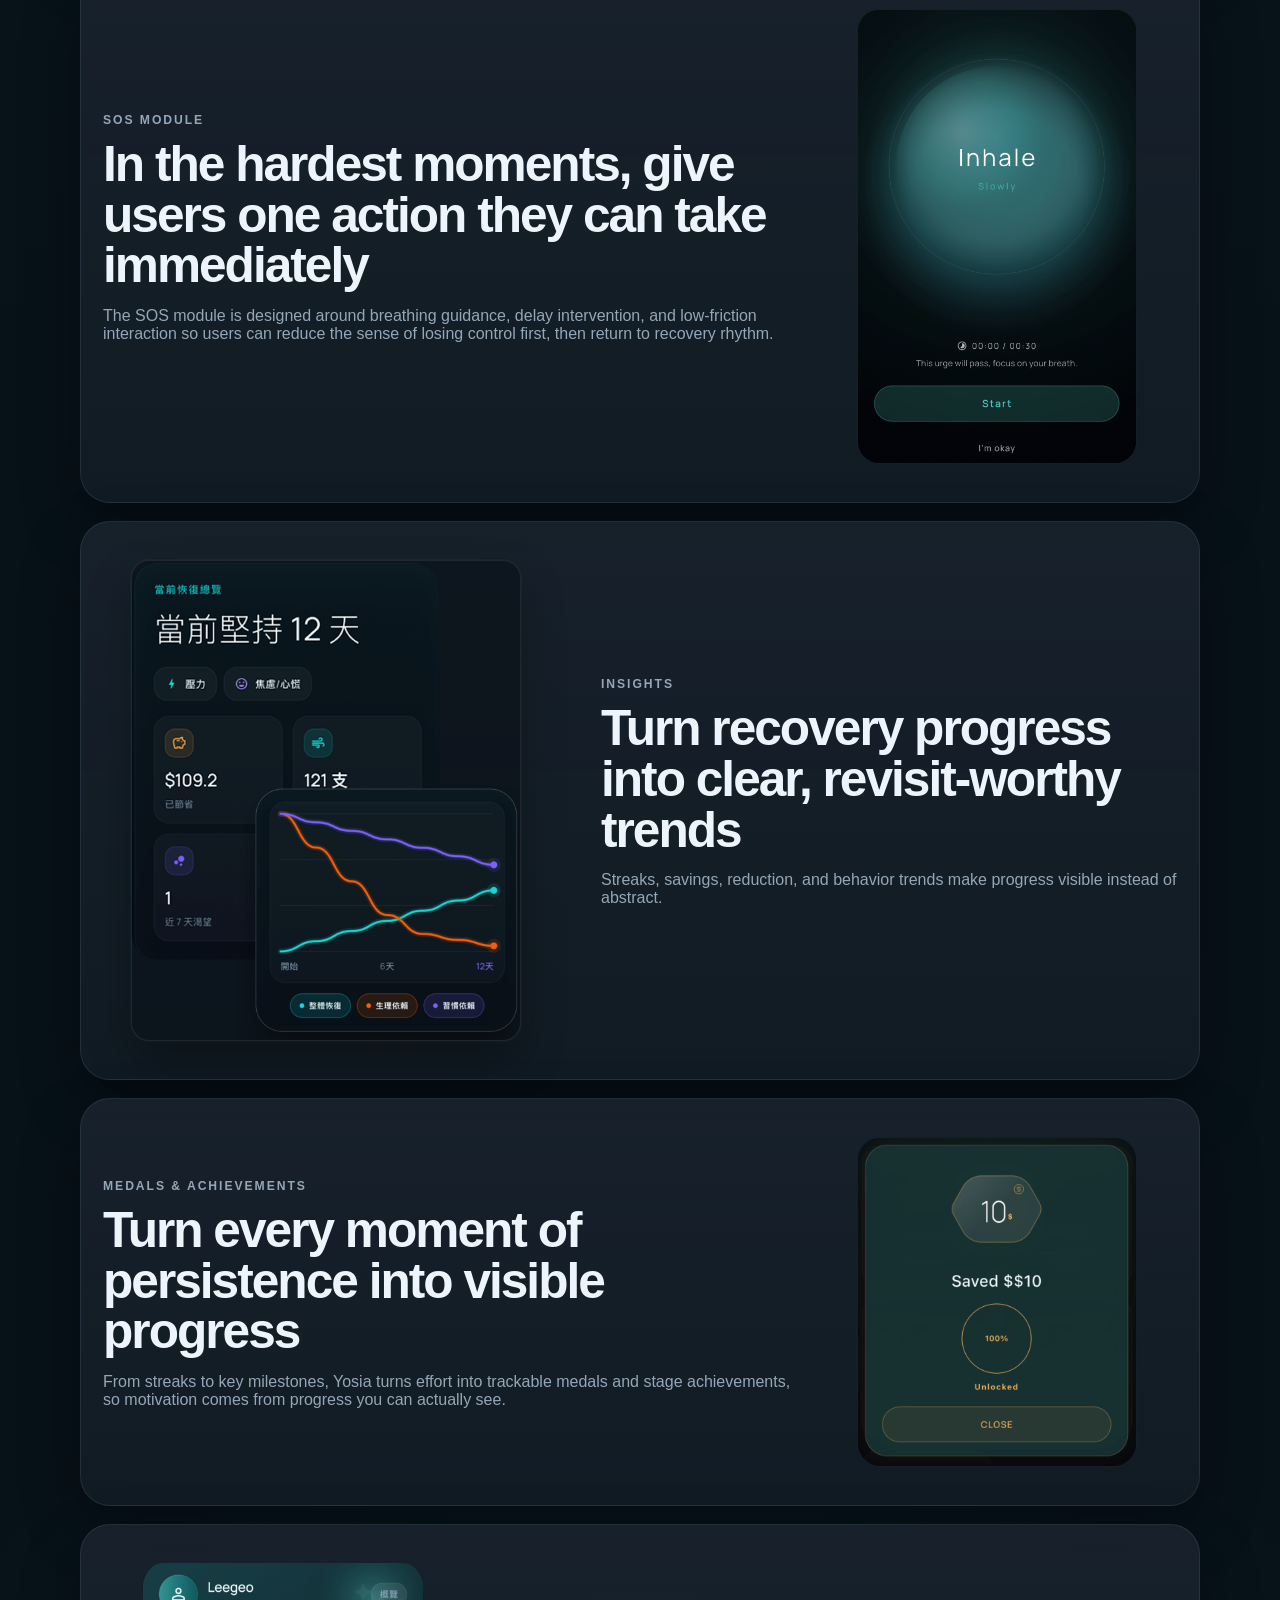
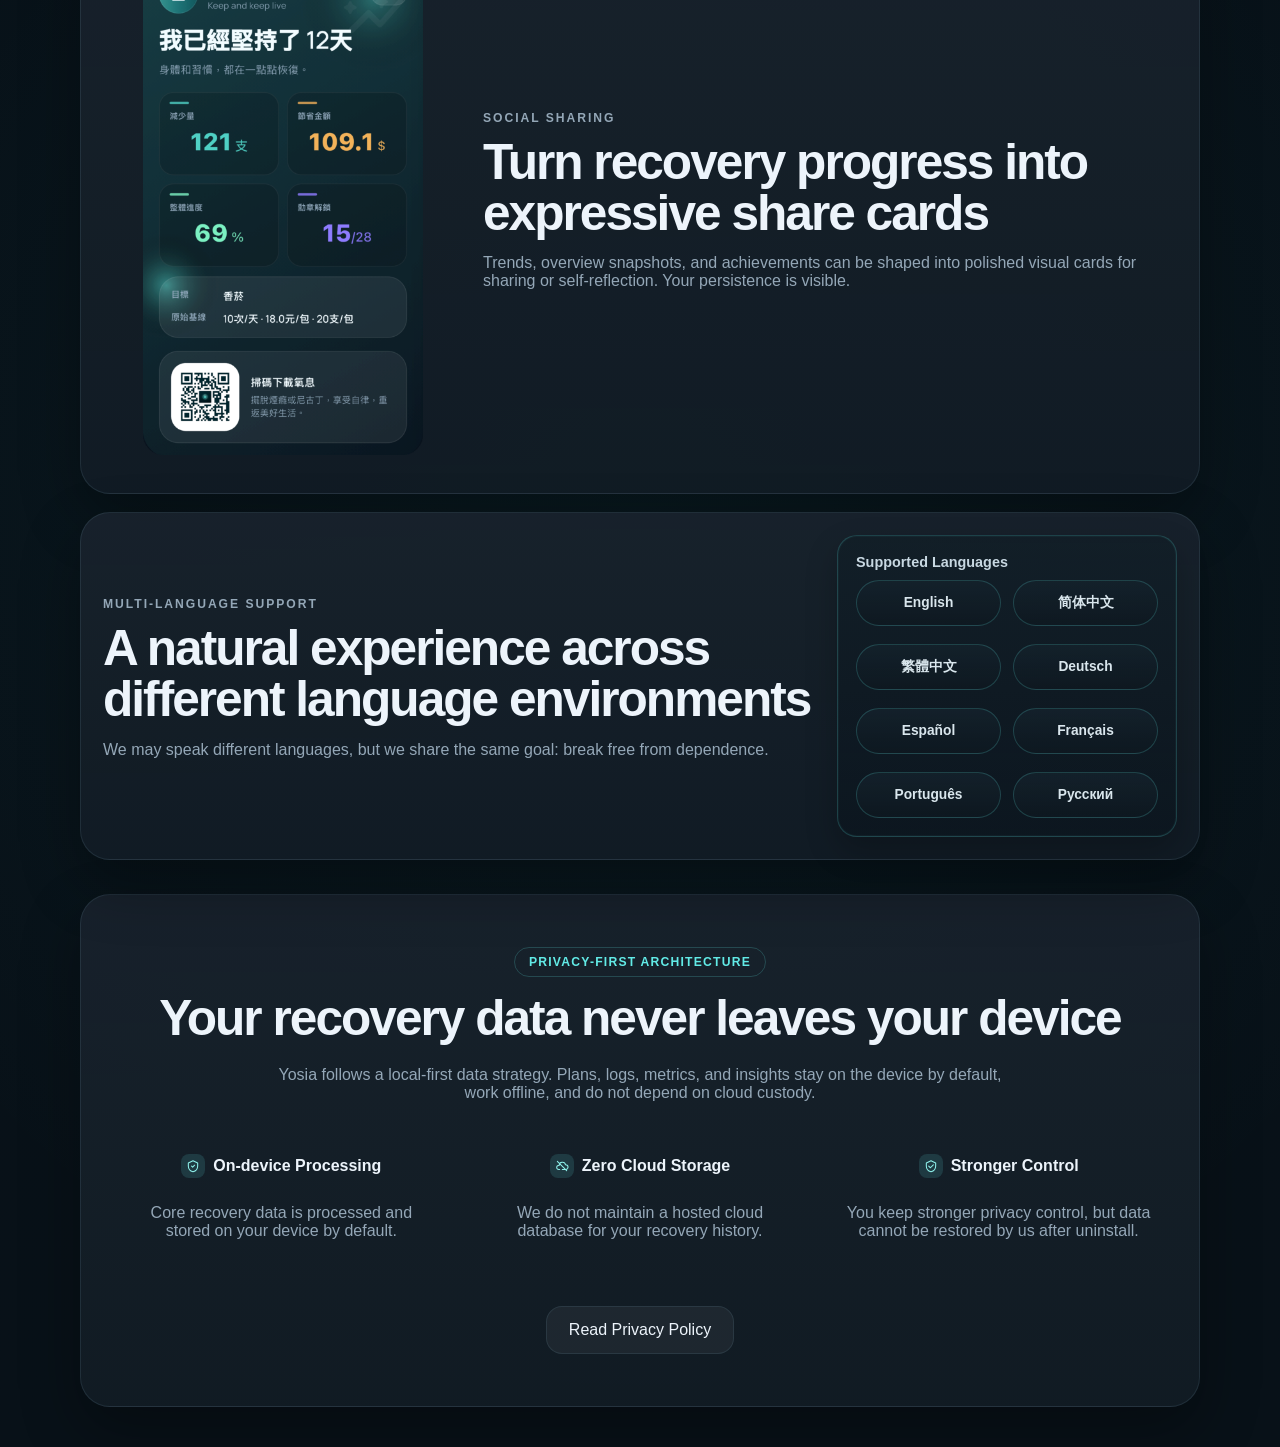
==== commit 4f4e10b4: "1、修复移动端语言切换显示异常问题； 2、优化移动端隐私协议模块UI效果；" ====
--- a/index.html
+++ b/index.html
@@ -22,16 +22,26 @@
           <span class="masthead__name" data-i18n="brand.name">氧息</span>
         </a>
         <div class="lang-switch" aria-label="Language switch">
-          <select id="language-select" aria-label="Language select">
-            <option value="zh-CN">简体中文</option>
-            <option value="zh-TW">繁體中文</option>
-            <option value="en">English</option>
-            <option value="de">Deutsch</option>
-            <option value="es">Español</option>
-            <option value="fr">Français</option>
-            <option value="pt">Português</option>
-            <option value="ru">Русский</option>
-          </select>
+          <button
+            id="language-trigger"
+            class="lang-switch__trigger"
+            type="button"
+            aria-haspopup="listbox"
+            aria-expanded="false"
+            aria-label="Language select"
+          >
+            <span id="language-current">简体中文</span>
+          </button>
+          <ul id="language-menu" class="lang-switch__menu" role="listbox" hidden>
+            <li><button type="button" class="lang-switch__option" data-locale="zh-CN">简体中文</button></li>
+            <li><button type="button" class="lang-switch__option" data-locale="zh-TW">繁體中文</button></li>
+            <li><button type="button" class="lang-switch__option" data-locale="en">English</button></li>
+            <li><button type="button" class="lang-switch__option" data-locale="de">Deutsch</button></li>
+            <li><button type="button" class="lang-switch__option" data-locale="es">Español</button></li>
+            <li><button type="button" class="lang-switch__option" data-locale="fr">Français</button></li>
+            <li><button type="button" class="lang-switch__option" data-locale="pt">Português</button></li>
+            <li><button type="button" class="lang-switch__option" data-locale="ru">Русский</button></li>
+          </ul>
         </div>
       </header>
 
@@ -208,6 +218,7 @@
 
     </div>
 
+    <script src="./locales.bundle.js"></script>
     <script src="./app.js"></script>
   </body>
 </html>
--- a/styles.css
+++ b/styles.css
@@ -22,6 +22,7 @@
 
 html {
   scroll-behavior: smooth;
+  -webkit-text-size-adjust: 100%;
 }
 
 body {
@@ -77,28 +78,25 @@
 
 .lang-switch {
   position: relative;
-  display: inline-flex;
-  align-items: center;
+  display: inline-block;
   border-radius: 999px;
-  background: rgba(255, 255, 255, 0.05);
-  border: 1px solid var(--line);
-}
-
-.lang-switch select {
+}
+
+.lang-switch__trigger {
   min-width: 158px;
   height: 38px;
   padding: 0 38px 0 14px;
-  border: 0;
+  border: 1px solid var(--line);
   border-radius: 999px;
-  background: transparent;
+  background: rgba(255, 255, 255, 0.05);
   color: var(--text);
   font-size: 0.92rem;
+  text-align: left;
+  cursor: pointer;
   outline: none;
-  appearance: none;
-  cursor: pointer;
-}
-
-.lang-switch::after {
+}
+
+.lang-switch__trigger::after {
   content: "";
   position: absolute;
   right: 14px;
@@ -109,6 +107,42 @@
   border-bottom: 1.5px solid rgba(225, 239, 247, 0.88);
   transform: translateY(-62%) rotate(45deg);
   pointer-events: none;
+}
+
+.lang-switch__menu {
+  position: absolute;
+  top: calc(100% + 8px);
+  right: 0;
+  min-width: 100%;
+  margin: 0;
+  padding: 8px;
+  list-style: none;
+  border: 1px solid var(--line);
+  border-radius: 14px;
+  background: #1a2a34;
+  box-shadow: 0 16px 36px rgba(0, 0, 0, 0.34);
+  z-index: 40;
+}
+
+.lang-switch__option {
+  width: 100%;
+  border: 0;
+  border-radius: 10px;
+  padding: 8px 10px;
+  background: transparent;
+  color: var(--text);
+  font-size: 0.9rem;
+  text-align: left;
+  cursor: pointer;
+}
+
+.lang-switch__option:hover {
+  background: rgba(255, 255, 255, 0.08);
+}
+
+.lang-switch__option.is-selected {
+  background: rgba(98, 235, 231, 0.2);
+  color: #dbf8f6;
 }
 
 .hero-lab {
@@ -857,8 +891,7 @@
     margin-left: -8px;
   }
 
-  .landing-footer,
-  .masthead {
+  .landing-footer {
     flex-direction: column;
     align-items: flex-start;
   }
@@ -931,8 +964,7 @@
     width: min(100%, 240px);
   }
 
-  .store-button,
-  .lang-switch {
+  .store-button {
     width: 100%;
   }
 
@@ -943,10 +975,47 @@
   }
 
   .lang-switch {
-    justify-content: space-between;
-  }
-
-  .lang-switch select {
-    width: 100%;
-  }
-}
+    width: auto;
+    margin-left: auto;
+  }
+
+  .lang-switch__trigger {
+    width: auto;
+    min-width: 128px;
+    height: 40px;
+    padding: 0 36px 0 14px;
+    font-size: 16px;
+  }
+
+  .lang-switch__menu {
+    min-width: 168px;
+  }
+
+  .lang-switch__option {
+    font-size: 16px;
+    padding: 10px 12px;
+  }
+
+  .privacy-points {
+    gap: 14px;
+    margin-bottom: 24px;
+  }
+
+  .privacy-point {
+    text-align: left;
+    padding: 2px 0;
+  }
+
+  .privacy-point h3 {
+    margin: 0 0 6px;
+  }
+
+  .privacy-point p {
+    margin: 0;
+  }
+
+  .privacy-point__title {
+    display: flex;
+    justify-content: flex-start;
+  }
+}
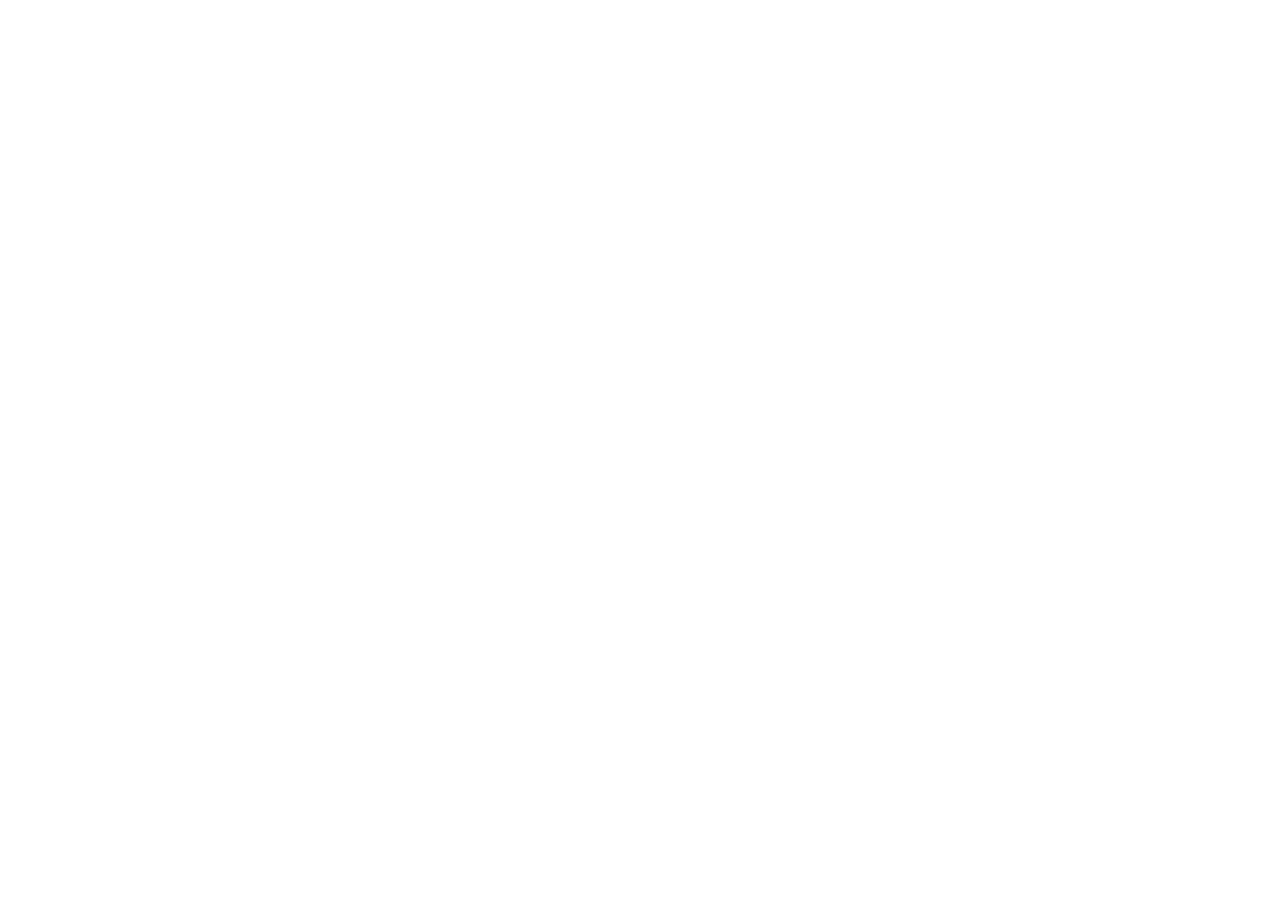
==== commit 993da073: "调整目录结构增加二级页面逻辑；" ====
--- a/index.html
+++ b/index.html
@@ -2,223 +2,8 @@
 <html lang="zh-CN">
   <head>
     <meta charset="UTF-8" />
-    <meta
-      name="viewport"
-      content="width=device-width, initial-scale=1.0, viewport-fit=cover"
-    />
-    <title>氧息 | 本地优先的戒烟支持 App</title>
-    <meta
-      name="description"
-      content="氧息是一款本地优先的戒烟、戒电子烟与尼古丁管理应用，支持离线使用，数据仅保存在你的设备中。"
-    />
-    <link rel="icon" type="image/png" href="./assets/app_icon.png" />
-    <link rel="stylesheet" href="./styles.css" />
+    <meta name="viewport" content="width=device-width, initial-scale=1.0" />
+    <title>App 入口</title>
   </head>
-  <body data-page="home" class="landing-body">
-    <div class="landing-shell">
-      <header class="masthead">
-        <a class="masthead__brand" href="./index.html" aria-label="氧息">
-          <img src="./assets/app_icon.png" alt="氧息 App Icon" class="masthead__icon" />
-          <span class="masthead__name" data-i18n="brand.name">氧息</span>
-        </a>
-        <div class="lang-switch" aria-label="Language switch">
-          <button
-            id="language-trigger"
-            class="lang-switch__trigger"
-            type="button"
-            aria-haspopup="listbox"
-            aria-expanded="false"
-            aria-label="Language select"
-          >
-            <span id="language-current">简体中文</span>
-          </button>
-          <ul id="language-menu" class="lang-switch__menu" role="listbox" hidden>
-            <li><button type="button" class="lang-switch__option" data-locale="zh-CN">简体中文</button></li>
-            <li><button type="button" class="lang-switch__option" data-locale="zh-TW">繁體中文</button></li>
-            <li><button type="button" class="lang-switch__option" data-locale="en">English</button></li>
-            <li><button type="button" class="lang-switch__option" data-locale="de">Deutsch</button></li>
-            <li><button type="button" class="lang-switch__option" data-locale="es">Español</button></li>
-            <li><button type="button" class="lang-switch__option" data-locale="fr">Français</button></li>
-            <li><button type="button" class="lang-switch__option" data-locale="pt">Português</button></li>
-            <li><button type="button" class="lang-switch__option" data-locale="ru">Русский</button></li>
-          </ul>
-        </div>
-      </header>
-
-      <main>
-        <section class="hero-lab">
-          <div class="hero-lab__content hero-lab__content--center">
-            <p class="hero-lab__eyebrow" data-i18n="home.hero.eyebrow">本地优先恢复支持</p>
-            <h1 class="hero-lab__title">
-              <span data-i18n="home.hero.titleLineOne">给每一次戒断，</span>
-              <em data-i18n="home.hero.titleEmphasis">留出一口更清醒的呼吸</em>
-            </h1>
-            <p class="hero-lab__lead" data-i18n="home.hero.lead">
-              氧息是一款帮助你摆脱香烟、电子烟与尼古丁依赖的本地应用。它把即时干预、历史分析、数据洞察和成就激励组织成一条连贯的恢复路径。
-            </p>
-            <div class="hero-lab__actions">
-              <button id="home-download-button" class="store-button store-button--primary" type="button">
-                <span data-i18n="home.hero.primary">立即下载</span>
-              </button>
-            </div>
-            <div class="hero-qrcode">
-              <img src="./assets/download_qrcode.png" alt="氧息下载二维码" class="hero-qrcode__image" />
-            </div>
-            <p id="home-download-hint" class="hero-lab__hint" data-i18n="home.hero.hint">
-              将根据你的设备自动跳转到对应商店。
-            </p>
-          </div>
-        </section>
-
-        <section class="module-band">
-          <article class="module-row module-row--guide">
-            <div class="module-row__copy">
-              <p class="module-row__eyebrow" data-i18n="home.modules.guide.eyebrow">个性化引导</p>
-              <h2 data-i18n="home.modules.guide.title">不是千篇一律，而是基于个人基线的定制恢复方案</h2>
-              <p data-i18n="home.modules.guide.body">
-                氧息不仅支持香烟，也支持尼古丁与电子烟管理，甚至覆盖不同类型电子烟场景。系统会结合你的个人基线与目标，生成更有针对性的恢复建议与路径，而非统一模板。
-              </p>
-            </div>
-            <figure class="module-row__media">
-              <img src="./assets/guide_baseline.png" alt="氧息个性化引导与基线设置页" />
-            </figure>
-          </article>
-
-          <article class="module-row">
-            <div class="module-row__copy">
-              <p class="module-row__eyebrow" data-i18n="home.modules.sos.eyebrow">SOS 模块</p>
-              <h2 data-i18n="home.modules.sos.title">在最艰难的时刻，先给用户一个能立刻执行的动作</h2>
-              <p data-i18n="home.modules.sos.body">
-                SOS 模块围绕呼吸引导、延时干预和简洁交互设计，目的是在高压瞬间快速降低失控感，让用户先稳住自己，再继续恢复节奏。
-              </p>
-            </div>
-            <figure class="module-row__media">
-              <img src="./assets/sos_breathe.png" alt="氧息 SOS 呼吸引导页" />
-            </figure>
-          </article>
-
-          <article class="module-row module-row--reverse module-row--insights">
-            <div class="module-row__copy">
-              <p class="module-row__eyebrow" data-i18n="home.modules.insights.eyebrow">数据洞察</p>
-              <h2 data-i18n="home.modules.insights.title">让恢复结果从模糊感受变成清晰趋势</h2>
-              <p data-i18n="home.modules.insights.body">
-                通过连续坚持、节省金额、减少量和行为趋势等信息，把恢复过程转成更愿意反复查看的数据面板。
-              </p>
-            </div>
-            <figure class="module-row__media module-row__media--insights-stack">
-              <img
-                src="./assets/insight_overview.png"
-                alt="氧息数据洞察概览页"
-                class="insight-single__image"
-              />
-            </figure>
-          </article>
-
-          <article class="module-row">
-            <div class="module-row__copy">
-              <p class="module-row__eyebrow" data-i18n="home.modules.medal.eyebrow">勋章与成就</p>
-              <h2 data-i18n="home.modules.medal.title">把每一次坚持转成看得见的成就反馈</h2>
-              <p data-i18n="home.modules.medal.body">
-                从连续坚持到关键里程碑，氧息会把你的努力沉淀为可追踪的勋章与阶段成就，让动力不只来自意志，更来自被看见的进步。
-              </p>
-            </div>
-            <figure class="module-row__media">
-              <img src="./assets/medal_alert.png" alt="氧息勋章与成就页" />
-            </figure>
-          </article>
-
-          <article class="module-row module-row--guide">
-            <div class="module-row__copy">
-              <p class="module-row__eyebrow" data-i18n="home.modules.share.eyebrow">社交分享</p>
-              <h2 data-i18n="home.modules.share.title">把恢复成果转成更有表达力的分享卡片</h2>
-              <p data-i18n="home.modules.share.body">
-                趋势、概览和成就不只是给自己看，也能被整理成高质量分享卡片，更适合表达和记录。
-              </p>
-            </div>
-            <figure class="module-row__media">
-              <img src="./assets/share_overview.png" alt="氧息分享概览卡片" />
-            </figure>
-          </article>
-
-          <article class="module-row module-row--language">
-            <div class="module-row__copy">
-              <p class="module-row__eyebrow" data-i18n="home.modules.language.eyebrow">多语言支持</p>
-              <h2 data-i18n="home.modules.language.title">在不同语言环境下，保持同样自然的使用体验</h2>
-              <p data-i18n="home.modules.language.body">
-                我们的App支持高达8种语言，并且未来会持续增加。虽然我们有着不同的语言，但我们有着相同的目标：摆脱依赖。
-              </p>
-            </div>
-            <aside class="language-panel" aria-label="Supported languages">
-              <p class="language-list__title" data-i18n="home.modules.language.listTitle">当前支持语言</p>
-              <ul class="language-list" aria-label="Supported languages">
-                <li>English</li>
-                <li>简体中文</li>
-                <li>繁體中文</li>
-                <li>Deutsch</li>
-                <li>Español</li>
-                <li>Français</li>
-                <li>Português</li>
-                <li>Русский</li>
-              </ul>
-            </aside>
-          </article>
-        </section>
-
-        <section class="privacy-architecture">
-          <div class="privacy-architecture__badge" data-i18n="home.modules.privacy.badge">隐私优先架构</div>
-          <h2 data-i18n="home.modules.privacy.title">你的恢复数据，不会离开你的设备</h2>
-          <p class="privacy-architecture__lead" data-i18n="home.modules.privacy.body">
-            氧息采用本地优先的数据策略。你的计划、记录、统计与洞察默认保存在设备本地，支持离线使用，不依赖云端托管恢复历史。
-          </p>
-          <div class="privacy-points">
-            <article class="privacy-point">
-              <h3 class="privacy-point__title">
-                <span class="privacy-point__icon" aria-hidden="true">
-                  <svg viewBox="0 0 24 24" fill="none">
-                    <path d="M12 3L20 7V12C20 16.5 16.9 20.7 12 22C7.1 20.7 4 16.5 4 12V7L12 3Z" />
-                    <path d="M9.5 12.2L11.4 14.1L14.8 10.7" />
-                  </svg>
-                </span>
-                <span data-i18n="home.modules.privacy.points.oneTitle">本地处理</span>
-              </h3>
-              <p data-i18n="home.modules.privacy.points.oneBody">核心恢复数据默认只在你的设备中处理与存储。</p>
-            </article>
-            <article class="privacy-point">
-              <h3 class="privacy-point__title">
-                <span class="privacy-point__icon" aria-hidden="true">
-                  <svg viewBox="0 0 24 24" fill="none">
-                    <path d="M8 18H6.5A3.5 3.5 0 1 1 7.2 11.1A5.5 5.5 0 0 1 18.1 10A3.8 3.8 0 1 1 18.5 18H12.5" />
-                    <path d="M4 4L20 20" />
-                  </svg>
-                </span>
-                <span data-i18n="home.modules.privacy.points.twoTitle">无云端托管</span>
-              </h3>
-              <p data-i18n="home.modules.privacy.points.twoBody">我们不会建立一个代你保管恢复记录的云端数据库。</p>
-            </article>
-            <article class="privacy-point">
-              <h3 class="privacy-point__title">
-                <span class="privacy-point__icon" aria-hidden="true">
-                  <svg viewBox="0 0 24 24" fill="none">
-                    <path d="M12 3L20 7V12C20 16.5 16.9 20.7 12 22C7.1 20.7 4 16.5 4 12V7L12 3Z" />
-                    <path d="M8 12.2L11 15L16 10" />
-                  </svg>
-                </span>
-                <span data-i18n="home.modules.privacy.points.threeTitle">更强掌控权</span>
-              </h3>
-              <p data-i18n="home.modules.privacy.points.threeBody">隐私由你自己掌控，同时卸载后数据也无法由我们恢复。</p>
-            </article>
-          </div>
-          <div class="privacy-architecture__actions">
-            <a class="store-button" href="./privacy.html" data-i18n="home.modules.privacy.button">
-              阅读隐私协议
-            </a>
-          </div>
-        </section>
-      </main>
-
-    </div>
-
-    <script src="./locales.bundle.js"></script>
-    <script src="./app.js"></script>
-  </body>
+  <body></body>
 </html>
